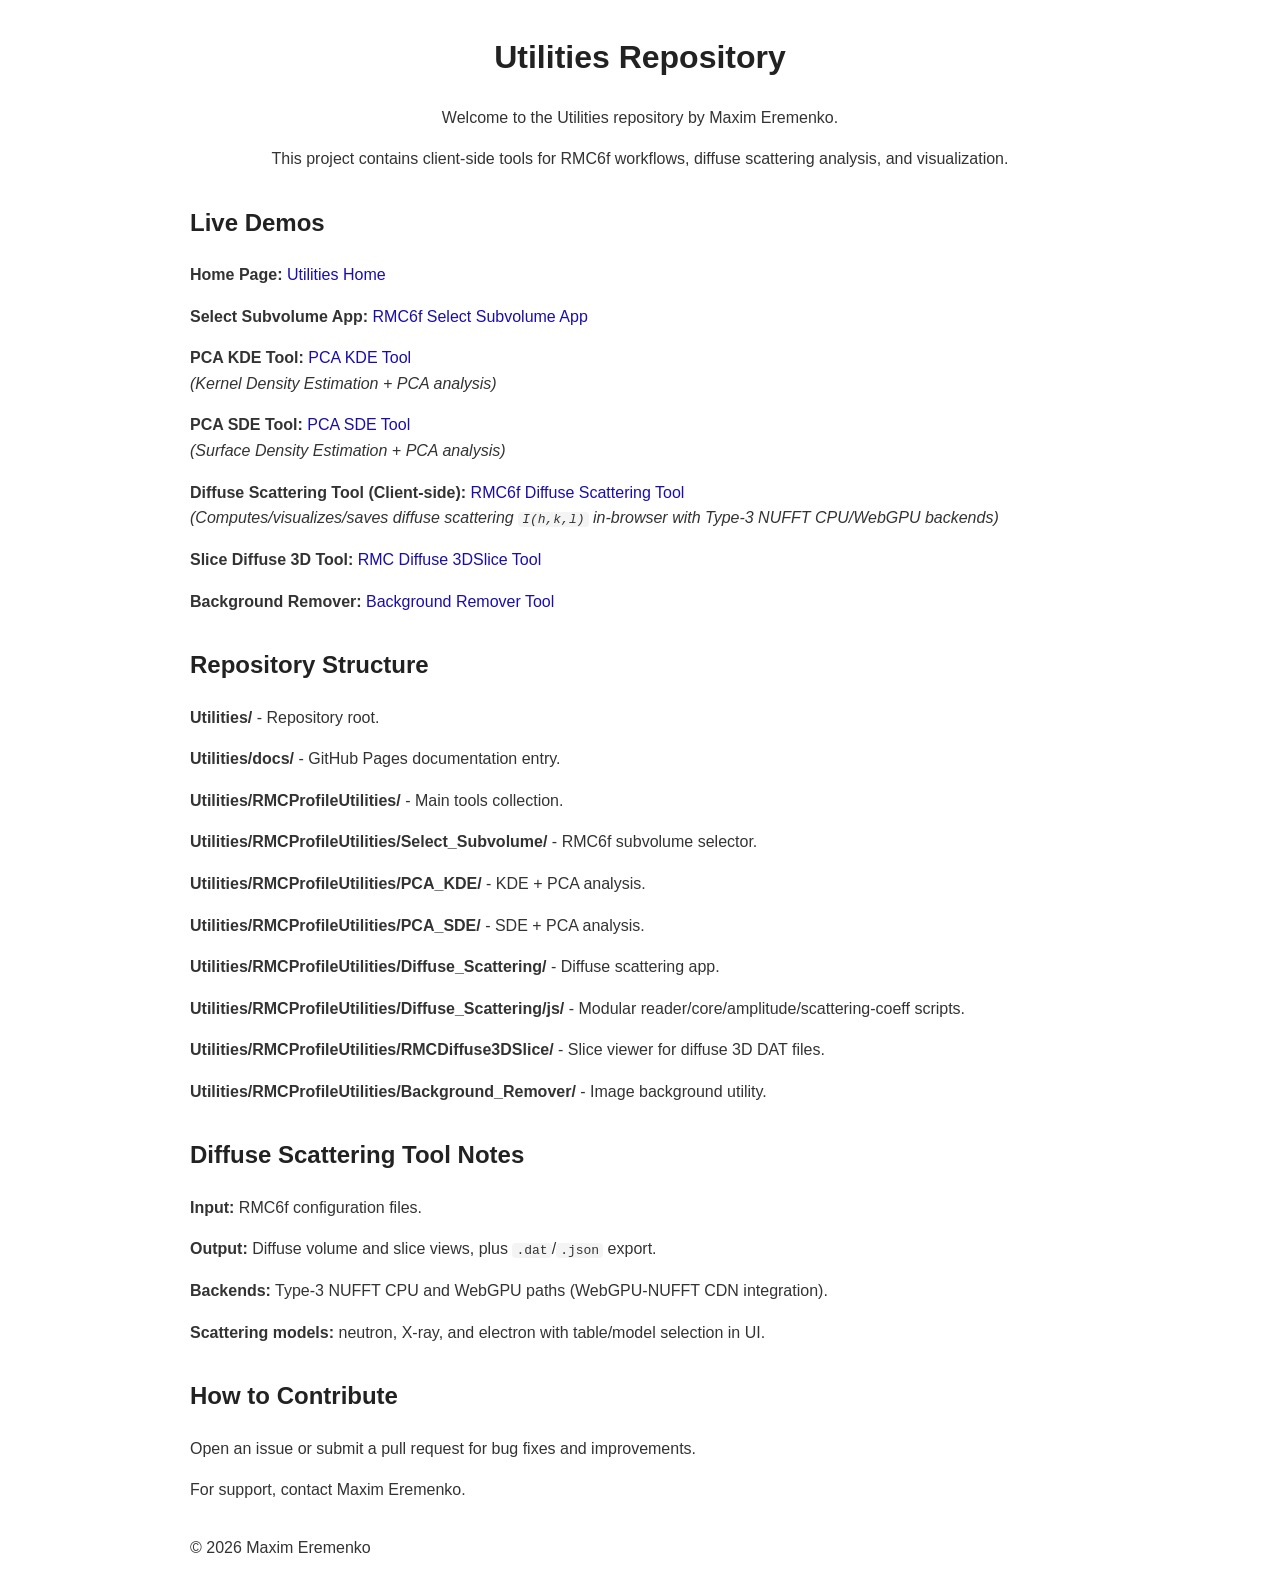
==== docs/index.html @ 334367bc "docs: refresh utilities index and README for current diffuse tool" ====
﻿<!DOCTYPE html>
<html lang="en">
<head>
  <meta charset="UTF-8">
  <meta name="viewport" content="width=device-width, initial-scale=1.0">
  <title>Utilities Repository - Home</title>
  <style>
    body {
      font-family: Arial, sans-serif;
      margin: 2rem;
      line-height: 1.6;
      color: #333;
    }
    header, main, footer {
      max-width: 900px;
      margin: 0 auto;
    }
    header {
      text-align: center;
      margin-bottom: 2rem;
    }
    h1, h2 {
      color: #222;
    }
    ul {
      list-style: none;
      padding-left: 0;
    }
    li {
      margin-bottom: 1rem;
    }
    a {
      color: #1a0dab;
      text-decoration: none;
    }
    a:hover {
      text-decoration: underline;
    }
    section {
      margin-bottom: 2rem;
    }
    code {
      background: #f4f4f4;
      border-radius: 4px;
      padding: 0 4px;
    }
  </style>
</head>
<body>
  <header>
    <h1>Utilities Repository</h1>
    <p>Welcome to the Utilities repository by Maxim Eremenko.</p>
    <p>This project contains client-side tools for RMC6f workflows, diffuse scattering analysis, and visualization.</p>
  </header>
  <main>
    <section>
      <h2>Live Demos</h2>
      <ul>
        <li>
          <strong>Home Page:</strong>
          <a href="../" target="_blank">Utilities Home</a>
        </li>
        <li>
          <strong>Select Subvolume App:</strong>
          <a href="../RMCProfileUtilities/Select_Subvolume/RMC6f_Select_Subvolume_App.html" target="_blank">
            RMC6f Select Subvolume App
          </a>
        </li>
        <li>
          <strong>PCA KDE Tool:</strong>
          <a href="../RMCProfileUtilities/PCA_KDE/PCA_KDE_rmcdisplacements.html" target="_blank">
            PCA KDE Tool
          </a>
          <br>
          <em>(Kernel Density Estimation + PCA analysis)</em>
        </li>
        <li>
          <strong>PCA SDE Tool:</strong>
          <a href="../RMCProfileUtilities/PCA_SDE/PCA_SDE_rmcdisplacements.html" target="_blank">
            PCA SDE Tool
          </a>
          <br>
          <em>(Surface Density Estimation + PCA analysis)</em>
        </li>
        <li>
          <strong>Diffuse Scattering Tool (Client-side):</strong>
          <a href="../RMCProfileUtilities/Diffuse_Scattering/Diffuse_Scattering_RMC6f.html" target="_blank">
            RMC6f Diffuse Scattering Tool
          </a>
          <br>
          <em>(Computes/visualizes/saves diffuse scattering <code>I(h,k,l)</code> in-browser with Type-3 NUFFT CPU/WebGPU backends)</em>
        </li>
        <li>
          <strong>Slice Diffuse 3D Tool:</strong>
          <a href="../RMCProfileUtilities/RMCDiffuse3DSlice/SliceDiffuse3DRMC.html" target="_blank">
            RMC Diffuse 3DSlice Tool
          </a>
        </li>
        <li>
          <strong>Background Remover:</strong>
          <a href="../RMCProfileUtilities/Background_Remover/Background_Remover.html" target="_blank">
            Background Remover Tool
          </a>
        </li>
      </ul>
    </section>

    <section>
      <h2>Repository Structure</h2>
      <ul>
        <li><strong>Utilities/</strong> - Repository root.</li>
        <li><strong>Utilities/docs/</strong> - GitHub Pages documentation entry.</li>
        <li><strong>Utilities/RMCProfileUtilities/</strong> - Main tools collection.</li>
        <li><strong>Utilities/RMCProfileUtilities/Select_Subvolume/</strong> - RMC6f subvolume selector.</li>
        <li><strong>Utilities/RMCProfileUtilities/PCA_KDE/</strong> - KDE + PCA analysis.</li>
        <li><strong>Utilities/RMCProfileUtilities/PCA_SDE/</strong> - SDE + PCA analysis.</li>
        <li><strong>Utilities/RMCProfileUtilities/Diffuse_Scattering/</strong> - Diffuse scattering app.</li>
        <li><strong>Utilities/RMCProfileUtilities/Diffuse_Scattering/js/</strong> - Modular reader/core/amplitude/scattering-coeff scripts.</li>
        <li><strong>Utilities/RMCProfileUtilities/RMCDiffuse3DSlice/</strong> - Slice viewer for diffuse 3D DAT files.</li>
        <li><strong>Utilities/RMCProfileUtilities/Background_Remover/</strong> - Image background utility.</li>
      </ul>
    </section>

    <section>
      <h2>Diffuse Scattering Tool Notes</h2>
      <ul>
        <li><strong>Input:</strong> RMC6f configuration files.</li>
        <li><strong>Output:</strong> Diffuse volume and slice views, plus <code>.dat</code>/<code>.json</code> export.</li>
        <li><strong>Backends:</strong> Type-3 NUFFT CPU and WebGPU paths (WebGPU-NUFFT CDN integration).</li>
        <li><strong>Scattering models:</strong> neutron, X-ray, and electron with table/model selection in UI.</li>
      </ul>
    </section>

    <section>
      <h2>How to Contribute</h2>
      <p>Open an issue or submit a pull request for bug fixes and improvements.</p>
      <p>For support, contact Maxim Eremenko.</p>
    </section>
  </main>
  <footer>
    <p>&copy; 2026 Maxim Eremenko</p>
  </footer>
</body>
</html>
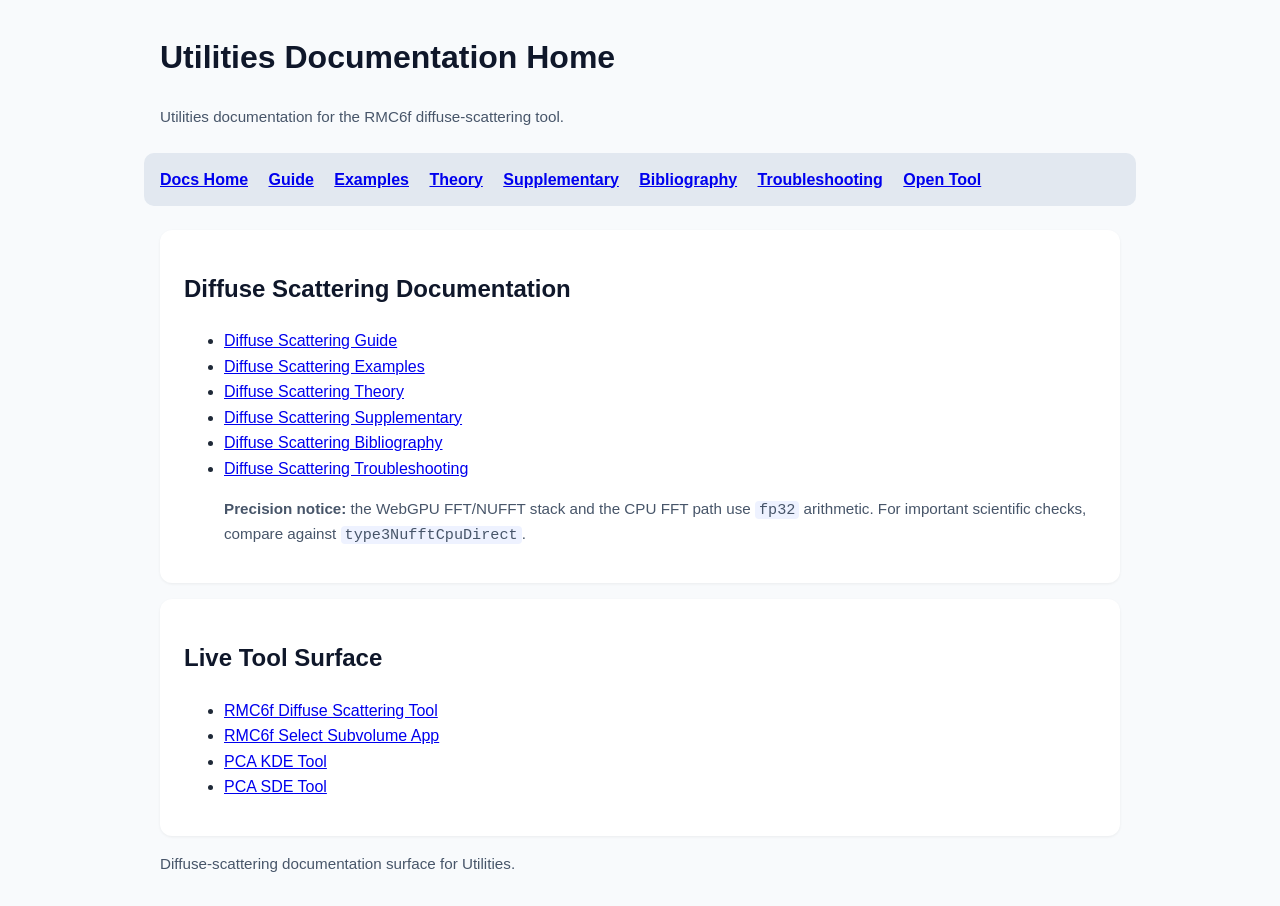
==== commit cabb5cbb: "Add precision warnings to diffuse-scattering docs" ====
--- a/docs/index.html
+++ b/docs/index.html
@@ -1,144 +1,70 @@
-﻿<!DOCTYPE html>
-<html lang="en">
-<head>
-  <meta charset="UTF-8">
-  <meta name="viewport" content="width=device-width, initial-scale=1.0">
-  <title>Utilities Repository - Home</title>
+<!DOCTYPE html>
+    <html lang="en">
+    <head>
+      <meta charset="UTF-8">
+      <meta name="viewport" content="width=device-width, initial-scale=1.0">
+      <title>Utilities Documentation Home</title>
+
   <style>
-    body {
-      font-family: Arial, sans-serif;
-      margin: 2rem;
-      line-height: 1.6;
-      color: #333;
-    }
-    header, main, footer {
-      max-width: 900px;
-      margin: 0 auto;
-    }
-    header {
-      text-align: center;
-      margin-bottom: 2rem;
-    }
-    h1, h2 {
-      color: #222;
-    }
-    ul {
-      list-style: none;
-      padding-left: 0;
-    }
-    li {
-      margin-bottom: 1rem;
-    }
-    a {
-      color: #1a0dab;
-      text-decoration: none;
-    }
-    a:hover {
-      text-decoration: underline;
-    }
-    section {
-      margin-bottom: 2rem;
-    }
-    code {
-      background: #f4f4f4;
-      border-radius: 4px;
-      padding: 0 4px;
-    }
+    body { font-family: Arial, sans-serif; margin: 2rem; line-height: 1.6; color: #1f2937; background: #f8fafc; }
+    header, main, footer, nav { max-width: 960px; margin: 0 auto; }
+    header { margin-bottom: 1.5rem; }
+    nav { margin-bottom: 1.5rem; padding: 0.85rem 1rem; background: #e2e8f0; border-radius: 10px; }
+    nav a { margin-right: 1rem; font-weight: 600; }
+    section { background: white; padding: 1.25rem 1.5rem; border-radius: 12px; margin-bottom: 1rem; box-shadow: 0 1px 3px rgba(0,0,0,.06); }
+    h1, h2, h3 { color: #0f172a; }
+    code { background: #eef2ff; padding: 0 4px; border-radius: 4px; }
+    pre { background: #0f172a; color: #e2e8f0; padding: 1rem; border-radius: 10px; overflow-x: auto; }
+    table { border-collapse: collapse; width: 100%; }
+    th, td { border: 1px solid #cbd5e1; padding: 0.55rem 0.7rem; text-align: left; vertical-align: top; }
+    th { background: #e2e8f0; }
+    .callout { padding: 0.9rem 1rem; border-left: 4px solid #1d4ed8; background: #eff6ff; border-radius: 8px; }
+    .small { font-size: 0.95rem; color: #475569; }
   </style>
-</head>
-<body>
-  <header>
-    <h1>Utilities Repository</h1>
-    <p>Welcome to the Utilities repository by Maxim Eremenko.</p>
-    <p>This project contains client-side tools for RMC6f workflows, diffuse scattering analysis, and visualization.</p>
-  </header>
-  <main>
-    <section>
-      <h2>Live Demos</h2>
-      <ul>
-        <li>
-          <strong>Home Page:</strong>
-          <a href="../" target="_blank">Utilities Home</a>
-        </li>
-        <li>
-          <strong>Select Subvolume App:</strong>
-          <a href="../RMCProfileUtilities/Select_Subvolume/RMC6f_Select_Subvolume_App.html" target="_blank">
-            RMC6f Select Subvolume App
-          </a>
-        </li>
-        <li>
-          <strong>PCA KDE Tool:</strong>
-          <a href="../RMCProfileUtilities/PCA_KDE/PCA_KDE_rmcdisplacements.html" target="_blank">
-            PCA KDE Tool
-          </a>
-          <br>
-          <em>(Kernel Density Estimation + PCA analysis)</em>
-        </li>
-        <li>
-          <strong>PCA SDE Tool:</strong>
-          <a href="../RMCProfileUtilities/PCA_SDE/PCA_SDE_rmcdisplacements.html" target="_blank">
-            PCA SDE Tool
-          </a>
-          <br>
-          <em>(Surface Density Estimation + PCA analysis)</em>
-        </li>
-        <li>
-          <strong>Diffuse Scattering Tool (Client-side):</strong>
-          <a href="../RMCProfileUtilities/Diffuse_Scattering/Diffuse_Scattering_RMC6f.html" target="_blank">
-            RMC6f Diffuse Scattering Tool
-          </a>
-          <br>
-          <em>(Computes/visualizes/saves diffuse scattering <code>I(h,k,l)</code> in-browser with Type-3 NUFFT CPU/WebGPU backends)</em>
-        </li>
-        <li>
-          <strong>Slice Diffuse 3D Tool:</strong>
-          <a href="../RMCProfileUtilities/RMCDiffuse3DSlice/SliceDiffuse3DRMC.html" target="_blank">
-            RMC Diffuse 3DSlice Tool
-          </a>
-        </li>
-        <li>
-          <strong>Background Remover:</strong>
-          <a href="../RMCProfileUtilities/Background_Remover/Background_Remover.html" target="_blank">
-            Background Remover Tool
-          </a>
-        </li>
-      </ul>
-    </section>
 
-    <section>
-      <h2>Repository Structure</h2>
-      <ul>
-        <li><strong>Utilities/</strong> - Repository root.</li>
-        <li><strong>Utilities/docs/</strong> - GitHub Pages documentation entry.</li>
-        <li><strong>Utilities/RMCProfileUtilities/</strong> - Main tools collection.</li>
-        <li><strong>Utilities/RMCProfileUtilities/Select_Subvolume/</strong> - RMC6f subvolume selector.</li>
-        <li><strong>Utilities/RMCProfileUtilities/PCA_KDE/</strong> - KDE + PCA analysis.</li>
-        <li><strong>Utilities/RMCProfileUtilities/PCA_SDE/</strong> - SDE + PCA analysis.</li>
-        <li><strong>Utilities/RMCProfileUtilities/Diffuse_Scattering/</strong> - Diffuse scattering app.</li>
-        <li><strong>Utilities/RMCProfileUtilities/Diffuse_Scattering/js/</strong> - Modular reader/core/amplitude/scattering-coeff scripts.</li>
-        <li><strong>Utilities/RMCProfileUtilities/RMCDiffuse3DSlice/</strong> - Slice viewer for diffuse 3D DAT files.</li>
-        <li><strong>Utilities/RMCProfileUtilities/Background_Remover/</strong> - Image background utility.</li>
-      </ul>
-    </section>
+    </head>
+    <body>
+      <header>
+        <h1>Utilities Documentation Home</h1>
+        <p class="small">Utilities documentation for the RMC6f diffuse-scattering tool.</p>
+      </header>
+      <nav>
+        <a href="index.html">Docs Home</a>
+        <a href="diffuse_scattering.html">Guide</a>
+        <a href="diffuse_scattering_examples.html">Examples</a>
+        <a href="diffuse_scattering_theory.html">Theory</a>
+        <a href="diffuse_scattering_supplementary.html">Supplementary</a>
+        <a href="diffuse_scattering_bibliography.html">Bibliography</a>
+        <a href="diffuse_scattering_troubleshooting.html">Troubleshooting</a>
+        <a href="../RMCProfileUtilities/Diffuse_Scattering/Diffuse_Scattering_RMC6f.html">Open Tool</a>
+      </nav>
+      <main>
 
-    <section>
-      <h2>Diffuse Scattering Tool Notes</h2>
-      <ul>
-        <li><strong>Input:</strong> RMC6f configuration files.</li>
-        <li><strong>Output:</strong> Diffuse volume and slice views, plus <code>.dat</code>/<code>.json</code> export.</li>
-        <li><strong>Backends:</strong> Type-3 NUFFT CPU and WebGPU paths (WebGPU-NUFFT CDN integration).</li>
-        <li><strong>Scattering models:</strong> neutron, X-ray, and electron with table/model selection in UI.</li>
-      </ul>
-    </section>
+<section>
+  <h2>Diffuse Scattering Documentation</h2>
+  <ul>
+    <li><a href="diffuse_scattering.html">Diffuse Scattering Guide</a></li>
+    <li><a href="diffuse_scattering_examples.html">Diffuse Scattering Examples</a></li>
+    <li><a href="diffuse_scattering_theory.html">Diffuse Scattering Theory</a></li>
+    <li><a href="diffuse_scattering_supplementary.html">Diffuse Scattering Supplementary</a></li>
+    <li><a href="diffuse_scattering_bibliography.html">Diffuse Scattering Bibliography</a></li>
+    <li><a href="diffuse_scattering_troubleshooting.html">Diffuse Scattering Troubleshooting</a></li>
+  <p class="small"><strong>Precision notice:</strong> the WebGPU FFT/NUFFT stack and the CPU FFT path use <code>fp32</code> arithmetic. For important scientific checks, compare against <code>type3NufftCpuDirect</code>.</p>
+</ul>
+</section>
+<section>
+  <h2>Live Tool Surface</h2>
+  <ul>
+    <li><a href="../RMCProfileUtilities/Diffuse_Scattering/Diffuse_Scattering_RMC6f.html">RMC6f Diffuse Scattering Tool</a></li>
+    <li><a href="../RMCProfileUtilities/Select_Subvolume/RMC6f_Select_Subvolume_App.html">RMC6f Select Subvolume App</a></li>
+    <li><a href="../RMCProfileUtilities/PCA_KDE/PCA_KDE_rmcdisplacements.html">PCA KDE Tool</a></li>
+    <li><a href="../RMCProfileUtilities/PCA_SDE/PCA_SDE_rmcdisplacements.html">PCA SDE Tool</a></li>
+  </ul>
+</section>
 
-    <section>
-      <h2>How to Contribute</h2>
-      <p>Open an issue or submit a pull request for bug fixes and improvements.</p>
-      <p>For support, contact Maxim Eremenko.</p>
-    </section>
-  </main>
-  <footer>
-    <p>&copy; 2026 Maxim Eremenko</p>
-  </footer>
-</body>
-</html>
+      </main>
+      <footer class="small">
+        <p>Diffuse-scattering documentation surface for Utilities.</p>
+      </footer>
+    </body>
+    </html>
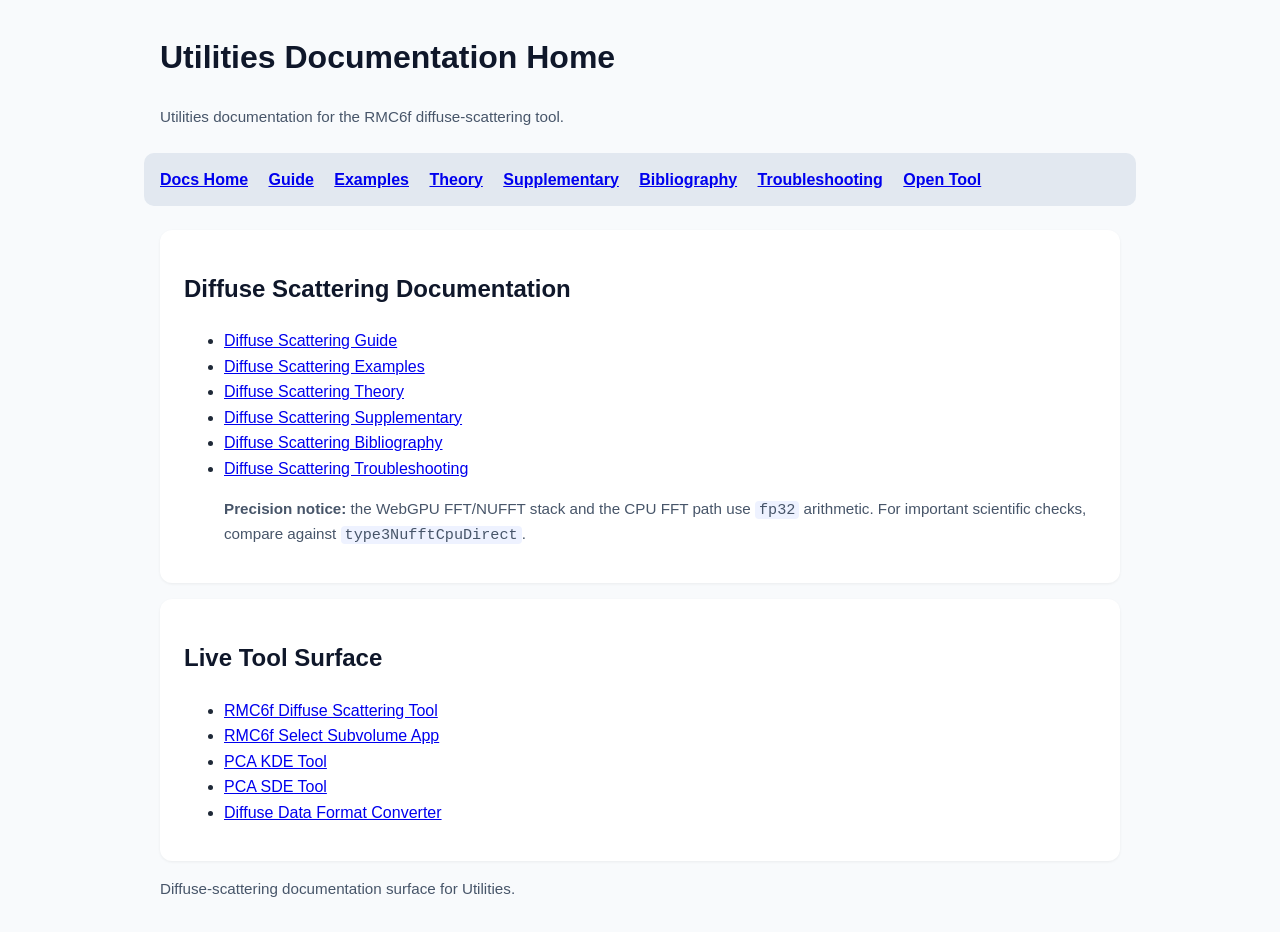
==== commit 16fdd8c4: "Add diffuse data format converter tool Browser-based converter between unified HDF5, Yell 1.0 HDF5, " ====
--- a/docs/index.html
+++ b/docs/index.html
@@ -59,6 +59,7 @@
     <li><a href="../RMCProfileUtilities/Select_Subvolume/RMC6f_Select_Subvolume_App.html">RMC6f Select Subvolume App</a></li>
     <li><a href="../RMCProfileUtilities/PCA_KDE/PCA_KDE_rmcdisplacements.html">PCA KDE Tool</a></li>
     <li><a href="../RMCProfileUtilities/PCA_SDE/PCA_SDE_rmcdisplacements.html">PCA SDE Tool</a></li>
+    <li><a href="../RMCProfileUtilities/Format_Converter/Format_Converter.html">Diffuse Data Format Converter</a></li>
   </ul>
 </section>
 
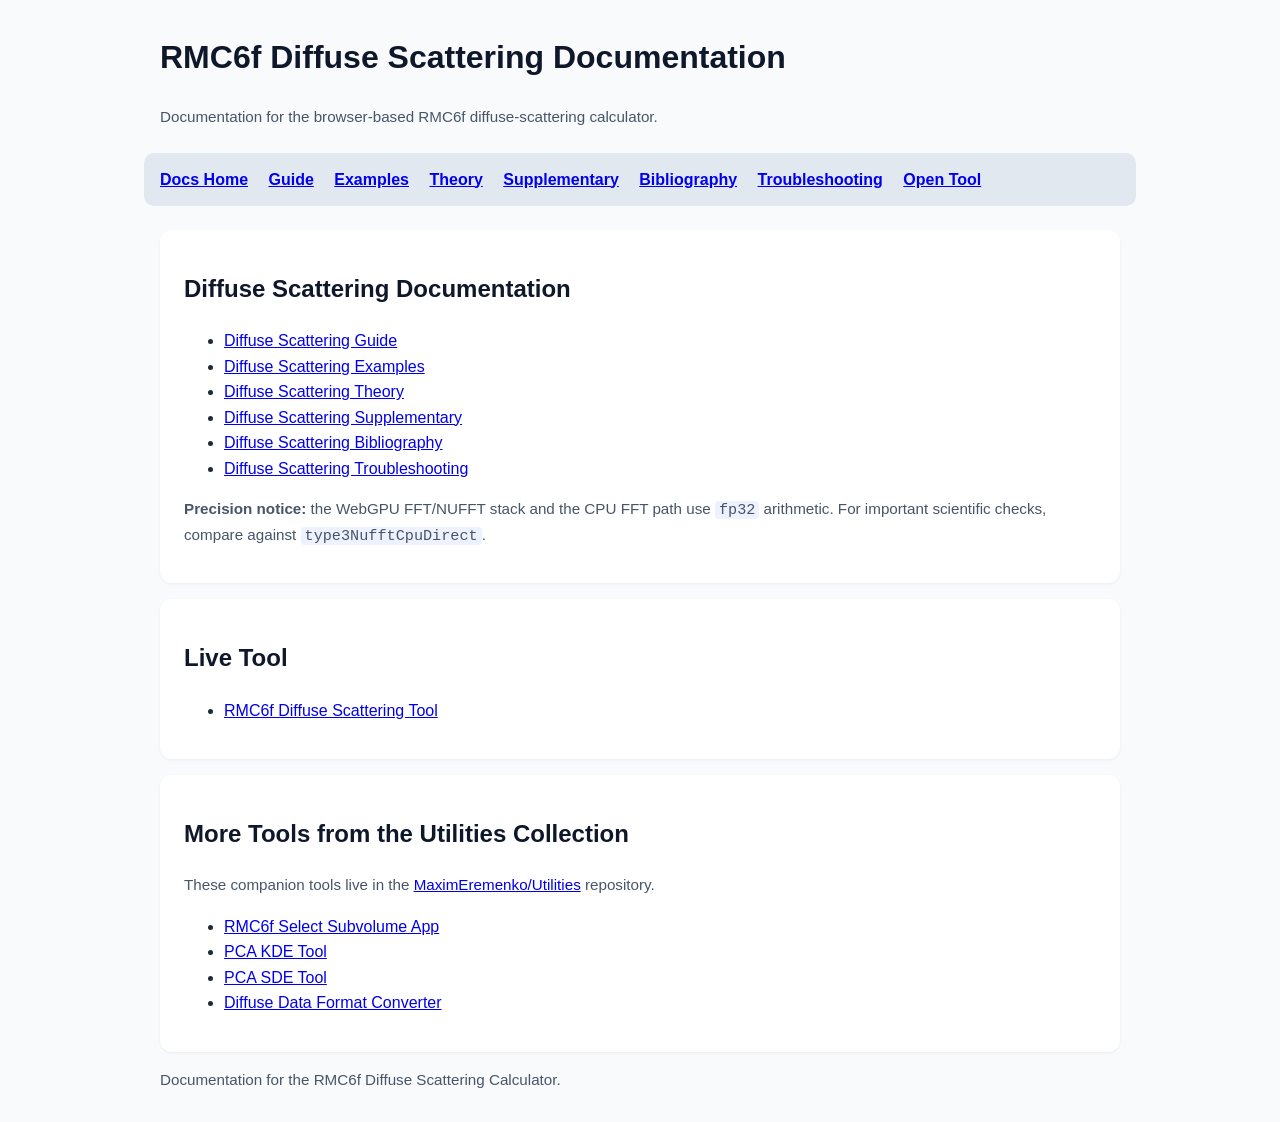
==== commit 702c4a0c: "docs: adapt documentation links and landing page for standalone repository Rewrite old monorepo-rela" ====
--- a/docs/index.html
+++ b/docs/index.html
@@ -3,7 +3,7 @@
     <head>
       <meta charset="UTF-8">
       <meta name="viewport" content="width=device-width, initial-scale=1.0">
-      <title>Utilities Documentation Home</title>
+      <title>RMC6f Diffuse Scattering Documentation</title>
 
   <style>
     body { font-family: Arial, sans-serif; margin: 2rem; line-height: 1.6; color: #1f2937; background: #f8fafc; }
@@ -25,8 +25,8 @@
     </head>
     <body>
       <header>
-        <h1>Utilities Documentation Home</h1>
-        <p class="small">Utilities documentation for the RMC6f diffuse-scattering tool.</p>
+        <h1>RMC6f Diffuse Scattering Documentation</h1>
+        <p class="small">Documentation for the browser-based RMC6f diffuse-scattering calculator.</p>
       </header>
       <nav>
         <a href="index.html">Docs Home</a>
@@ -36,7 +36,7 @@
         <a href="diffuse_scattering_supplementary.html">Supplementary</a>
         <a href="diffuse_scattering_bibliography.html">Bibliography</a>
         <a href="diffuse_scattering_troubleshooting.html">Troubleshooting</a>
-        <a href="../RMCProfileUtilities/Diffuse_Scattering/Diffuse_Scattering_RMC6f.html">Open Tool</a>
+        <a href="../Diffuse_Scattering_RMC6f.html">Open Tool</a>
       </nav>
       <main>
 
@@ -49,23 +49,29 @@
     <li><a href="diffuse_scattering_supplementary.html">Diffuse Scattering Supplementary</a></li>
     <li><a href="diffuse_scattering_bibliography.html">Diffuse Scattering Bibliography</a></li>
     <li><a href="diffuse_scattering_troubleshooting.html">Diffuse Scattering Troubleshooting</a></li>
+  </ul>
   <p class="small"><strong>Precision notice:</strong> the WebGPU FFT/NUFFT stack and the CPU FFT path use <code>fp32</code> arithmetic. For important scientific checks, compare against <code>type3NufftCpuDirect</code>.</p>
-</ul>
 </section>
 <section>
-  <h2>Live Tool Surface</h2>
+  <h2>Live Tool</h2>
   <ul>
-    <li><a href="../RMCProfileUtilities/Diffuse_Scattering/Diffuse_Scattering_RMC6f.html">RMC6f Diffuse Scattering Tool</a></li>
-    <li><a href="../RMCProfileUtilities/Select_Subvolume/RMC6f_Select_Subvolume_App.html">RMC6f Select Subvolume App</a></li>
-    <li><a href="../RMCProfileUtilities/PCA_KDE/PCA_KDE_rmcdisplacements.html">PCA KDE Tool</a></li>
-    <li><a href="../RMCProfileUtilities/PCA_SDE/PCA_SDE_rmcdisplacements.html">PCA SDE Tool</a></li>
-    <li><a href="../RMCProfileUtilities/Format_Converter/Format_Converter.html">Diffuse Data Format Converter</a></li>
+    <li><a href="../Diffuse_Scattering_RMC6f.html">RMC6f Diffuse Scattering Tool</a></li>
+  </ul>
+</section>
+<section>
+  <h2>More Tools from the Utilities Collection</h2>
+  <p class="small">These companion tools live in the <a href="https://github.com/MaximEremenko/Utilities">MaximEremenko/Utilities</a> repository.</p>
+  <ul>
+    <li><a href="https://maximeremenko.github.io/Utilities/RMCProfileUtilities/Select_Subvolume/RMC6f_Select_Subvolume_App.html">RMC6f Select Subvolume App</a></li>
+    <li><a href="https://maximeremenko.github.io/Utilities/RMCProfileUtilities/PCA_KDE/PCA_KDE_rmcdisplacements.html">PCA KDE Tool</a></li>
+    <li><a href="https://maximeremenko.github.io/Utilities/RMCProfileUtilities/PCA_SDE/PCA_SDE_rmcdisplacements.html">PCA SDE Tool</a></li>
+    <li><a href="https://maximeremenko.github.io/Utilities/RMCProfileUtilities/Format_Converter/Format_Converter.html">Diffuse Data Format Converter</a></li>
   </ul>
 </section>
 
       </main>
       <footer class="small">
-        <p>Diffuse-scattering documentation surface for Utilities.</p>
+        <p>Documentation for the RMC6f Diffuse Scattering Calculator.</p>
       </footer>
     </body>
     </html>
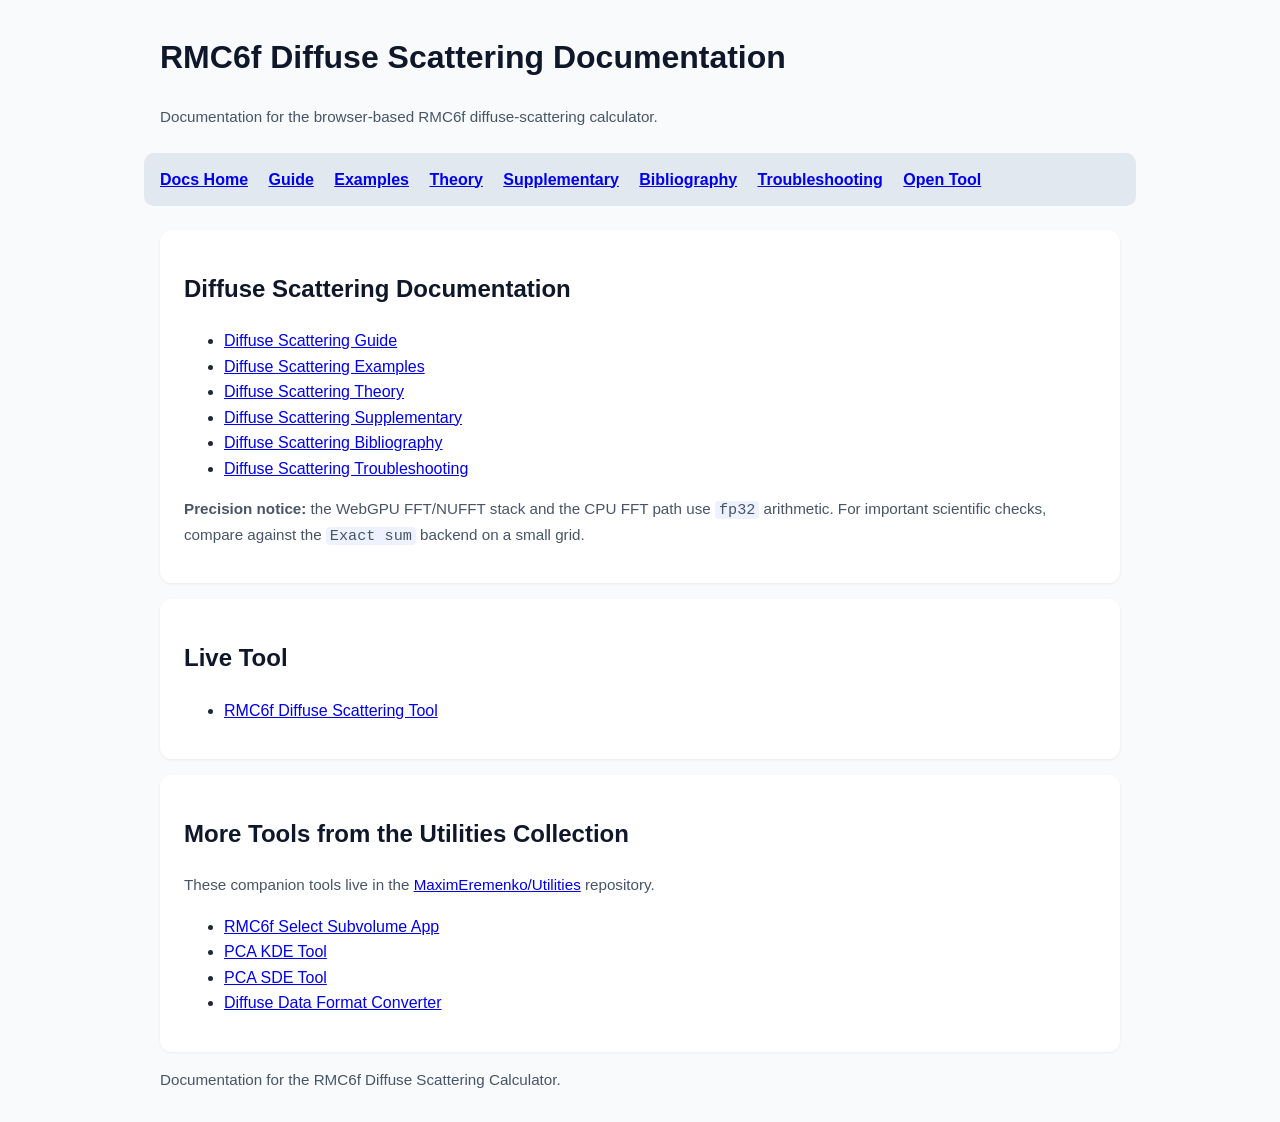
==== commit e6252cf0: "feat(backend): exact f64 direct-sum backend for validation The docs recommended type3NufftCpuDirect " ====
--- a/docs/index.html
+++ b/docs/index.html
@@ -36,7 +36,7 @@
         <a href="diffuse_scattering_supplementary.html">Supplementary</a>
         <a href="diffuse_scattering_bibliography.html">Bibliography</a>
         <a href="diffuse_scattering_troubleshooting.html">Troubleshooting</a>
-        <a href="../Diffuse_Scattering_RMC6f.html">Open Tool</a>
+        <a href="../index.html">Open Tool</a>
       </nav>
       <main>
 
@@ -50,12 +50,12 @@
     <li><a href="diffuse_scattering_bibliography.html">Diffuse Scattering Bibliography</a></li>
     <li><a href="diffuse_scattering_troubleshooting.html">Diffuse Scattering Troubleshooting</a></li>
   </ul>
-  <p class="small"><strong>Precision notice:</strong> the WebGPU FFT/NUFFT stack and the CPU FFT path use <code>fp32</code> arithmetic. For important scientific checks, compare against <code>type3NufftCpuDirect</code>.</p>
+  <p class="small"><strong>Precision notice:</strong> the WebGPU FFT/NUFFT stack and the CPU FFT path use <code>fp32</code> arithmetic. For important scientific checks, compare against the <code>Exact sum</code> backend on a small grid.</p>
 </section>
 <section>
   <h2>Live Tool</h2>
   <ul>
-    <li><a href="../Diffuse_Scattering_RMC6f.html">RMC6f Diffuse Scattering Tool</a></li>
+    <li><a href="../index.html">RMC6f Diffuse Scattering Tool</a></li>
   </ul>
 </section>
 <section>
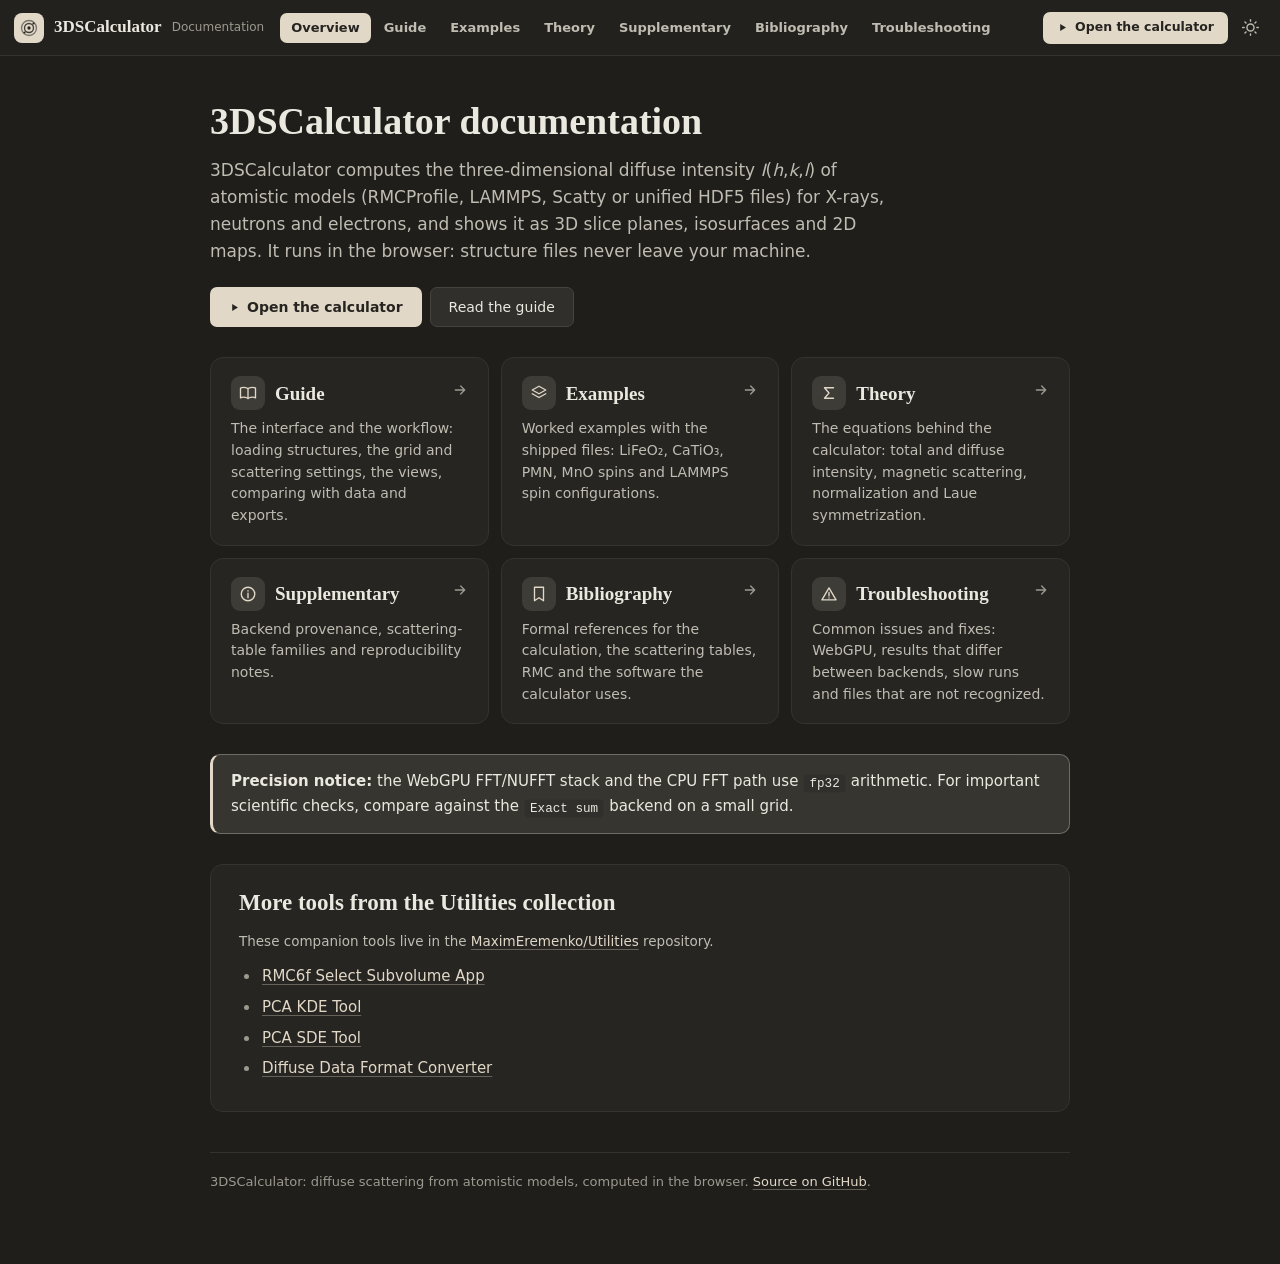
==== commit d55e0b56: "docs: the calculator's colors and type, with page navigation The documentation pages now have the ca" ====
--- a/docs/index.html
+++ b/docs/index.html
@@ -1,65 +1,78 @@
 <!DOCTYPE html>
-    <html lang="en">
-    <head>
-      <meta charset="UTF-8">
-      <meta name="viewport" content="width=device-width, initial-scale=1.0">
-      <title>RMC6f Diffuse Scattering Documentation</title>
-
-  <style>
-    body { font-family: Arial, sans-serif; margin: 2rem; line-height: 1.6; color: #1f2937; background: #f8fafc; }
-    header, main, footer, nav { max-width: 960px; margin: 0 auto; }
-    header { margin-bottom: 1.5rem; }
-    nav { margin-bottom: 1.5rem; padding: 0.85rem 1rem; background: #e2e8f0; border-radius: 10px; }
-    nav a { margin-right: 1rem; font-weight: 600; }
-    section { background: white; padding: 1.25rem 1.5rem; border-radius: 12px; margin-bottom: 1rem; box-shadow: 0 1px 3px rgba(0,0,0,.06); }
-    h1, h2, h3 { color: #0f172a; }
-    code { background: #eef2ff; padding: 0 4px; border-radius: 4px; }
-    pre { background: #0f172a; color: #e2e8f0; padding: 1rem; border-radius: 10px; overflow-x: auto; }
-    table { border-collapse: collapse; width: 100%; }
-    th, td { border: 1px solid #cbd5e1; padding: 0.55rem 0.7rem; text-align: left; vertical-align: top; }
-    th { background: #e2e8f0; }
-    .callout { padding: 0.9rem 1rem; border-left: 4px solid #1d4ed8; background: #eff6ff; border-radius: 8px; }
-    .small { font-size: 0.95rem; color: #475569; }
-  </style>
-
-    </head>
-    <body>
-      <header>
-        <h1>RMC6f Diffuse Scattering Documentation</h1>
-        <p class="small">Documentation for the browser-based RMC6f diffuse-scattering calculator.</p>
-      </header>
-      <nav>
-        <a href="index.html">Docs Home</a>
-        <a href="diffuse_scattering.html">Guide</a>
-        <a href="diffuse_scattering_examples.html">Examples</a>
-        <a href="diffuse_scattering_theory.html">Theory</a>
-        <a href="diffuse_scattering_supplementary.html">Supplementary</a>
-        <a href="diffuse_scattering_bibliography.html">Bibliography</a>
-        <a href="diffuse_scattering_troubleshooting.html">Troubleshooting</a>
-        <a href="../index.html">Open Tool</a>
-      </nav>
-      <main>
-
+<html lang="en">
+<head>
+<meta charset="UTF-8">
+<meta name="viewport" content="width=device-width, initial-scale=1">
+<title>3DSCalculator documentation</title>
+<meta name="color-scheme" content="dark light">
+<link rel="icon" href="data:image/svg+xml,%3Csvg xmlns='http://www.w3.org/2000/svg' viewBox='0 0 32 32'%3E%3Crect width='32' height='32' rx='8' fill='%23e2d8c8'/%3E%3Ccircle cx='16' cy='16' r='3' fill='%232a2825'/%3E%3Ccircle cx='16' cy='16' r='8' fill='none' stroke='%232a2825' stroke-width='2' opacity='.8'/%3E%3C/svg%3E">
+<script>try{if(localStorage.getItem("ds-theme")==="light")document.documentElement.setAttribute("data-theme","light");}catch(_){}</script>
+<link rel="stylesheet" href="docs.css">
+</head>
+<body>
+<header class="topbar">
+  <a class="brand" href="index.html" aria-label="3DSCalculator documentation">
+    <span class="brand-logo" aria-hidden="true"><svg width="18" height="18" viewBox="0 0 24 24" fill="none" stroke="currentColor" stroke-width="1.8"><circle cx="12" cy="12" r="2.2" fill="currentColor" stroke="none"/><circle cx="12" cy="12" r="6" opacity=".85"/><circle cx="12" cy="12" r="10" opacity=".55"/><circle cx="18" cy="6" r="1.4" fill="currentColor" stroke="none"/><circle cx="6" cy="18" r="1.4" fill="currentColor" stroke="none"/></svg></span>
+    <span class="brand-name">3DSCalculator</span>
+    <span class="brand-sub">Documentation</span>
+  </a>
+  <nav class="docnav" aria-label="Documentation pages">
+    <a href="index.html" aria-current="page">Overview</a>
+    <a href="diffuse_scattering.html">Guide</a>
+    <a href="diffuse_scattering_examples.html">Examples</a>
+    <a href="diffuse_scattering_theory.html">Theory</a>
+    <a href="diffuse_scattering_supplementary.html">Supplementary</a>
+    <a href="diffuse_scattering_bibliography.html">Bibliography</a>
+    <a href="diffuse_scattering_troubleshooting.html">Troubleshooting</a>
+  </nav>
+  <div class="top-actions">
+    <a class="btn" href="../index.html"><svg width="11" height="11" viewBox="0 0 24 24" fill="currentColor" aria-hidden="true"><path d="M7 4.5v15l12.5-7.5z"/></svg><span>Open<span class="hide-sm"> the calculator</span></span></a>
+    <button class="icon-btn" id="themeToggle" type="button" aria-label="Switch between the light and dark themes" title="Light or dark theme">
+      <svg class="i-sun" aria-hidden="true" width="17" height="17" viewBox="0 0 24 24" fill="none" stroke="currentColor" stroke-width="2" stroke-linecap="round" stroke-linejoin="round"><circle cx="12" cy="12" r="5"/><line x1="12" y1="1" x2="12" y2="3"/><line x1="12" y1="21" x2="12" y2="23"/><line x1="4.22" y1="4.22" x2="5.64" y2="5.64"/><line x1="18.36" y1="18.36" x2="19.78" y2="19.78"/><line x1="1" y1="12" x2="3" y2="12"/><line x1="21" y1="12" x2="23" y2="12"/><line x1="4.22" y1="19.78" x2="5.64" y2="18.36"/><line x1="18.36" y1="5.64" x2="19.78" y2="4.22"/></svg>
+      <svg class="i-moon" aria-hidden="true" width="17" height="17" viewBox="0 0 24 24" fill="none" stroke="currentColor" stroke-width="2" stroke-linecap="round" stroke-linejoin="round"><path d="M21 12.79A9 9 0 1111.21 3 7 7 0 0021 12.79z"/></svg>
+    </button>
+  </div>
+</header>
+<div class="page">
+  <div class="doc">
+    <header class="page-head">
+      <h1>3DSCalculator documentation</h1>
+      <p class="lead">3DSCalculator computes the three-dimensional diffuse intensity <em>I</em>(<em>h</em>,<em>k</em>,<em>l</em>) of atomistic models (RMCProfile, LAMMPS, Scatty or unified HDF5 files) for X-rays, neutrons and electrons, and shows it as 3D slice planes, isosurfaces and 2D maps. It runs in the browser: structure files never leave your machine.</p>
+      <div class="hero-actions">
+        <a class="btn lg" href="../index.html"><svg width="11" height="11" viewBox="0 0 24 24" fill="currentColor" aria-hidden="true"><path d="M7 4.5v15l12.5-7.5z"/></svg>Open the calculator</a>
+        <a class="btn lg alt" href="diffuse_scattering.html">Read the guide</a>
+      </div>
+    </header>
+    <main>
+    <div class="card-grid">
+      <a class="doc-card" href="diffuse_scattering.html">
+        <span class="doc-card-head"><span class="doc-card-icon"><svg width="18" height="18" viewBox="0 0 24 24" fill="none" stroke="currentColor" stroke-width="1.8" stroke-linecap="round" stroke-linejoin="round" aria-hidden="true"><path d="M2 5.5c2.5-1.5 5.5-1.5 10 .5 4.5-2 7.5-2 10-.5v13c-2.5-1.5-5.5-1.5-10 .5-4.5-2-7.5-2-10-.5z"/><path d="M12 6v13.5"/></svg></span><span class="doc-card-title">Guide</span><span class="doc-card-arrow"><svg width="16" height="16" viewBox="0 0 24 24" fill="none" stroke="currentColor" stroke-width="2" stroke-linecap="round" stroke-linejoin="round" aria-hidden="true"><path d="M5 12h14M13 6l6 6-6 6"/></svg></span></span>
+        <span class="doc-card-text">The interface and the workflow: loading structures, the grid and scattering settings, the views, comparing with data and exports.</span>
+      </a>
+      <a class="doc-card" href="diffuse_scattering_examples.html">
+        <span class="doc-card-head"><span class="doc-card-icon"><svg width="18" height="18" viewBox="0 0 24 24" fill="none" stroke="currentColor" stroke-width="1.8" stroke-linecap="round" stroke-linejoin="round" aria-hidden="true"><path d="M12 3l9 5-9 5-9-5z"/><path d="M3 13l9 5 9-5"/></svg></span><span class="doc-card-title">Examples</span><span class="doc-card-arrow"><svg width="16" height="16" viewBox="0 0 24 24" fill="none" stroke="currentColor" stroke-width="2" stroke-linecap="round" stroke-linejoin="round" aria-hidden="true"><path d="M5 12h14M13 6l6 6-6 6"/></svg></span></span>
+        <span class="doc-card-text">Worked examples with the shipped files: LiFeO&#8322;, CaTiO&#8323;, PMN, MnO spins and LAMMPS spin configurations.</span>
+      </a>
+      <a class="doc-card" href="diffuse_scattering_theory.html">
+        <span class="doc-card-head"><span class="doc-card-icon"><svg width="18" height="18" viewBox="0 0 24 24" fill="none" stroke="currentColor" stroke-width="1.8" stroke-linecap="round" stroke-linejoin="round" aria-hidden="true"><path d="M18 5H6l6 7-6 7h12"/></svg></span><span class="doc-card-title">Theory</span><span class="doc-card-arrow"><svg width="16" height="16" viewBox="0 0 24 24" fill="none" stroke="currentColor" stroke-width="2" stroke-linecap="round" stroke-linejoin="round" aria-hidden="true"><path d="M5 12h14M13 6l6 6-6 6"/></svg></span></span>
+        <span class="doc-card-text">The equations behind the calculator: total and diffuse intensity, magnetic scattering, normalization and Laue symmetrization.</span>
+      </a>
+      <a class="doc-card" href="diffuse_scattering_supplementary.html">
+        <span class="doc-card-head"><span class="doc-card-icon"><svg width="18" height="18" viewBox="0 0 24 24" fill="none" stroke="currentColor" stroke-width="1.8" stroke-linecap="round" stroke-linejoin="round" aria-hidden="true"><circle cx="12" cy="12" r="9"/><path d="M12 11v6M12 7.6v.4"/></svg></span><span class="doc-card-title">Supplementary</span><span class="doc-card-arrow"><svg width="16" height="16" viewBox="0 0 24 24" fill="none" stroke="currentColor" stroke-width="2" stroke-linecap="round" stroke-linejoin="round" aria-hidden="true"><path d="M5 12h14M13 6l6 6-6 6"/></svg></span></span>
+        <span class="doc-card-text">Backend provenance, scattering-table families and reproducibility notes.</span>
+      </a>
+      <a class="doc-card" href="diffuse_scattering_bibliography.html">
+        <span class="doc-card-head"><span class="doc-card-icon"><svg width="18" height="18" viewBox="0 0 24 24" fill="none" stroke="currentColor" stroke-width="1.8" stroke-linecap="round" stroke-linejoin="round" aria-hidden="true"><path d="M6 3h12v18l-6-4-6 4z"/></svg></span><span class="doc-card-title">Bibliography</span><span class="doc-card-arrow"><svg width="16" height="16" viewBox="0 0 24 24" fill="none" stroke="currentColor" stroke-width="2" stroke-linecap="round" stroke-linejoin="round" aria-hidden="true"><path d="M5 12h14M13 6l6 6-6 6"/></svg></span></span>
+        <span class="doc-card-text">Formal references for the calculation, the scattering tables, RMC and the software the calculator uses.</span>
+      </a>
+      <a class="doc-card" href="diffuse_scattering_troubleshooting.html">
+        <span class="doc-card-head"><span class="doc-card-icon"><svg width="18" height="18" viewBox="0 0 24 24" fill="none" stroke="currentColor" stroke-width="1.8" stroke-linecap="round" stroke-linejoin="round" aria-hidden="true"><path d="M12 3.8 2.6 19.8h18.8z"/><path d="M12 10v4.6M12 17.2v.2"/></svg></span><span class="doc-card-title">Troubleshooting</span><span class="doc-card-arrow"><svg width="16" height="16" viewBox="0 0 24 24" fill="none" stroke="currentColor" stroke-width="2" stroke-linecap="round" stroke-linejoin="round" aria-hidden="true"><path d="M5 12h14M13 6l6 6-6 6"/></svg></span></span>
+        <span class="doc-card-text">Common issues and fixes: WebGPU, results that differ between backends, slow runs and files that are not recognized.</span>
+      </a>
+    </div>
+    <div class="callout"><strong>Precision notice:</strong> the WebGPU FFT/NUFFT stack and the CPU FFT path use <code>fp32</code> arithmetic. For important scientific checks, compare against the <code>Exact sum</code> backend on a small grid.</div>
 <section>
-  <h2>Diffuse Scattering Documentation</h2>
-  <ul>
-    <li><a href="diffuse_scattering.html">Diffuse Scattering Guide</a></li>
-    <li><a href="diffuse_scattering_examples.html">Diffuse Scattering Examples</a></li>
-    <li><a href="diffuse_scattering_theory.html">Diffuse Scattering Theory</a></li>
-    <li><a href="diffuse_scattering_supplementary.html">Diffuse Scattering Supplementary</a></li>
-    <li><a href="diffuse_scattering_bibliography.html">Diffuse Scattering Bibliography</a></li>
-    <li><a href="diffuse_scattering_troubleshooting.html">Diffuse Scattering Troubleshooting</a></li>
-  </ul>
-  <p class="small"><strong>Precision notice:</strong> the WebGPU FFT/NUFFT stack and the CPU FFT path use <code>fp32</code> arithmetic. For important scientific checks, compare against the <code>Exact sum</code> backend on a small grid.</p>
-</section>
-<section>
-  <h2>Live Tool</h2>
-  <ul>
-    <li><a href="../index.html">RMC6f Diffuse Scattering Tool</a></li>
-  </ul>
-</section>
-<section>
-  <h2>More Tools from the Utilities Collection</h2>
+  <h2>More tools from the Utilities collection</h2>
   <p class="small">These companion tools live in the <a href="https://github.com/MaximEremenko/Utilities">MaximEremenko/Utilities</a> repository.</p>
   <ul>
     <li><a href="https://maximeremenko.github.io/Utilities/RMCProfileUtilities/Select_Subvolume/RMC6f_Select_Subvolume_App.html">RMC6f Select Subvolume App</a></li>
@@ -68,10 +81,12 @@
     <li><a href="https://maximeremenko.github.io/Utilities/RMCProfileUtilities/Format_Converter/Format_Converter.html">Diffuse Data Format Converter</a></li>
   </ul>
 </section>
-
-      </main>
-      <footer class="small">
-        <p>Documentation for the RMC6f Diffuse Scattering Calculator.</p>
-      </footer>
-    </body>
-    </html>
+    </main>
+    <footer class="page-foot">
+      <p>3DSCalculator: diffuse scattering from atomistic models, computed in the browser. <a href="https://github.com/MaximEremenko/3DSCalculator">Source on GitHub</a>.</p>
+    </footer>
+  </div>
+</div>
+<script src="docs.js"></script>
+</body>
+</html>
--- a/docs/docs.css
+++ b/docs/docs.css
@@ -0,0 +1,198 @@
+/* ===== 3DSCalculator documentation =====
+   The calculator's design tokens (3DSView's colors and fonts), with a
+   reading size for the text. Dark by default; the light theme follows the
+   calculator's choice (localStorage "ds-theme"). */
+:root{
+  color-scheme:dark;
+  --bg:#1f1e1b;
+  --surface:#262522;
+  --surface-2:#2b2a26;
+  --surface-3:#302f2b;
+  --surface-hover:#373531;
+  --border:#35332e;
+  --border-strong:#46433c;
+  --text:#ebe8df;
+  --text-2:#c0bcb1;
+  --text-3:#9d998e;
+  --accent:#e2d8c8;
+  --accent-hover:#ebe4d8;
+  --accent-press:#d5c9b5;
+  --accent-border:transparent;
+  --accent-strong:#e2d8c8;
+  --accent-text:#e2d8c8;
+  --on-accent:#262420;
+  --accent-soft:rgba(226,216,200,.12);
+  --accent-ring:rgba(226,216,200,.34);
+  --code-bg:#1b1a17;
+  --topbar-bg:#22211e;
+  --radius-sm:7px;--radius:10px;--radius-lg:13px;
+  --shadow:0 1px 2px rgba(0,0,0,.25),0 10px 30px rgba(0,0,0,.22);
+  --serif:"Iowan Old Style","Palatino Linotype",Palatino,"Book Antiqua",Georgia,ui-serif,serif;
+  --font:"Inter","Segoe UI Variable Text","Segoe UI",system-ui,-apple-system,"Helvetica Neue",Arial,sans-serif;
+  --mono:"JetBrains Mono","Cascadia Mono","Cascadia Code",Consolas,ui-monospace,monospace;
+  --math:"Cambria Math","Latin Modern Math","STIX Two Math",Georgia,serif;
+  --topbar-h:56px;
+}
+html[data-theme="light"]{
+  color-scheme:light;
+  --bg:#f2f0e9;
+  --surface:#faf9f5;
+  --surface-2:#fffefb;
+  --surface-3:#f7f5ef;
+  --surface-hover:#efece3;
+  --border:#e5e1d6;
+  --border-strong:#d4cec1;
+  --text:#2a2825;
+  --text-2:#55524b;
+  --text-3:#716d65;
+  --accent:#e2d8c8;
+  --accent-hover:#d9cdb9;
+  --accent-press:#cec0a9;
+  --accent-border:#cdbfa8;
+  --accent-strong:#7d6d57;
+  --accent-text:#6f604c;
+  --on-accent:#2a2825;
+  --accent-soft:rgba(125,109,87,.12);
+  --accent-ring:rgba(125,109,87,.30);
+  --code-bg:#f7f5ef;
+  --topbar-bg:#faf9f5;
+  --shadow:0 1px 2px rgba(31,30,28,.05),0 8px 24px rgba(31,30,28,.07);
+}
+
+*,*::before,*::after{box-sizing:border-box}
+html{scroll-padding-top:calc(var(--topbar-h) + 16px);-webkit-text-size-adjust:100%;text-size-adjust:100%}
+body{margin:0;font-family:var(--font);font-size:15px;line-height:1.65;color:var(--text);background:var(--bg);-webkit-font-smoothing:antialiased;-moz-osx-font-smoothing:grayscale}
+::selection{background:var(--accent-ring)}
+*{scrollbar-width:thin;scrollbar-color:var(--border-strong) transparent}
+::-webkit-scrollbar{width:10px;height:10px}
+::-webkit-scrollbar-thumb{background:var(--border-strong);border-radius:10px;border:3px solid transparent;background-clip:content-box}
+::-webkit-scrollbar-thumb:hover{background-color:var(--text-3)}
+::-webkit-scrollbar-track{background:transparent}
+a{color:var(--accent-text);text-decoration:underline;text-decoration-color:var(--accent-ring);text-decoration-thickness:1px;text-underline-offset:3px;transition:color .15s,text-decoration-color .15s}
+a:hover{color:var(--text);text-decoration-color:currentColor}
+a:focus-visible,button:focus-visible{outline:none;border-radius:var(--radius-sm);box-shadow:0 0 0 3px var(--accent-ring)}
+
+/* ===== Top bar: brand, pages, calculator link, theme ===== */
+.topbar{position:sticky;top:0;z-index:50;display:flex;align-items:center;gap:16px;min-height:var(--topbar-h);padding:0 14px;background:var(--topbar-bg);border-bottom:1px solid var(--border)}
+.brand{display:flex;align-items:center;gap:10px;flex:none;color:var(--text);text-decoration:none}
+.brand:hover{color:var(--text)}
+.brand-logo{flex:none;width:30px;height:30px;border-radius:8px;display:grid;place-items:center;color:var(--on-accent);background:var(--accent);border:1px solid var(--accent-border)}
+.brand-name{font-family:var(--serif);font-size:17px;font-weight:600;white-space:nowrap}
+.brand-sub{font-size:12px;color:var(--text-3);white-space:nowrap}
+.docnav{display:flex;align-items:center;gap:2px;flex:1 1 auto;min-width:0;overflow-x:auto;scrollbar-width:none}
+.docnav::-webkit-scrollbar{display:none}
+.docnav a{flex:none;display:inline-flex;align-items:center;height:30px;padding:0 11px;border-radius:var(--radius-sm);color:var(--text-2);font-size:13px;font-weight:550;text-decoration:none;white-space:nowrap}
+.docnav a:hover{background:var(--surface-hover);color:var(--text)}
+.docnav a[aria-current="page"]{background:var(--accent);color:var(--on-accent);font-weight:650}
+.top-actions{display:flex;align-items:center;gap:6px;flex:none;margin-left:auto}
+.btn{display:inline-flex;align-items:center;justify-content:center;gap:7px;height:32px;padding:0 13px;border:1px solid var(--accent-border);border-radius:var(--radius-sm);background:var(--accent);color:var(--on-accent);font-size:12.5px;font-weight:600;line-height:1;white-space:nowrap;text-decoration:none;cursor:pointer;transition:background-color .15s,border-color .15s}
+.btn:hover{background:var(--accent-hover);color:var(--on-accent)}
+.btn:active{background:var(--accent-press)}
+.btn.alt{background:var(--surface-3);border-color:var(--border-strong);color:var(--text);font-weight:500}
+.btn.alt:hover{background:var(--surface-hover);border-color:var(--text-3);color:var(--text)}
+.btn.lg{height:40px;padding:0 18px;font-size:14px}
+.btn svg{flex:none}
+.icon-btn{display:inline-grid;place-items:center;width:32px;height:32px;padding:0;border:0;border-radius:var(--radius-sm);background:transparent;color:var(--text-2);cursor:pointer}
+.icon-btn:hover{background:var(--surface-hover);color:var(--text)}
+.i-moon{display:none}
+html[data-theme="light"] .i-sun{display:none}
+html[data-theme="light"] .i-moon{display:inline}
+
+/* ===== Page: the article and, on wide screens, its contents ===== */
+.page{display:grid;grid-template-columns:minmax(0,860px);justify-content:center;column-gap:48px;padding:44px 24px 72px}
+.doc{min-width:0}
+.page-head{margin:0 0 30px}
+.page-head h1{margin:0;font-family:var(--serif);font-size:38px;font-weight:600;line-height:1.12;color:var(--text)}
+.lead{margin:14px 0 0;max-width:680px;font-size:17px;line-height:1.6;color:var(--text-2)}
+.hero-actions{display:flex;flex-wrap:wrap;gap:8px;margin-top:22px}
+main{display:flex;flex-direction:column;gap:16px}
+main>section{padding:24px 28px;background:var(--surface);border:1px solid var(--border);border-radius:var(--radius-lg)}
+html[data-theme="light"] main>section{box-shadow:var(--shadow)}
+main>section>:first-child{margin-top:0}
+main>section>:last-child{margin-bottom:0}
+
+/* ===== Text ===== */
+h2{margin:0 0 12px;font-family:var(--serif);font-size:23px;font-weight:600;line-height:1.25;color:var(--text)}
+h3{margin:22px 0 8px;font-size:15.5px;font-weight:650;line-height:1.4;color:var(--text)}
+h2+h3{margin-top:6px}
+p{margin:0 0 12px}
+ul,ol{margin:0 0 12px;padding-left:1.4em}
+li{margin:6px 0;padding-left:2px}
+li::marker{color:var(--text-3)}
+ol>li::marker{color:var(--accent-text);font-weight:650}
+strong{font-weight:650;color:var(--text)}
+sub,sup{font-size:.75em;line-height:0}
+code{padding:.12em .42em;border:1px solid var(--border);border-radius:5px;background:var(--surface-3);color:var(--text);font-family:var(--mono);font-size:.84em;overflow-wrap:anywhere}
+pre{margin:0 0 14px;padding:14px 16px;overflow-x:auto;border:1px solid var(--border);border-radius:var(--radius);background:var(--code-bg);font-size:13px;line-height:1.6}
+pre code{padding:0;border:0;background:none;font-size:inherit;overflow-wrap:normal}
+kbd{display:inline-block;min-width:20px;padding:0 5px;border:1px solid var(--border-strong);border-bottom-width:2px;border-radius:5px;background:var(--surface-3);color:var(--text-2);font:500 11.5px/18px var(--mono);text-align:center;vertical-align:1px}
+.small{font-size:13.5px;color:var(--text-2)}
+.callout{margin:14px 0;padding:14px 18px;border:1px solid var(--accent-ring);border-left:3px solid var(--accent-strong);border-radius:var(--radius);background:var(--accent-soft);color:var(--text)}
+.callout>:last-child{margin-bottom:0}
+.eq{display:block;margin:10px 0 14px;padding:12px 18px;overflow-x:auto;white-space:nowrap;border:1px solid var(--border);border-radius:var(--radius);background:var(--code-bg);font-family:var(--math);font-size:18px;line-height:1.7;color:var(--text)}
+table{width:100%;margin:4px 0 14px;border-collapse:separate;border-spacing:0;border:1px solid var(--border);border-radius:var(--radius);overflow:hidden;font-size:14px;line-height:1.55}
+th,td{padding:10px 14px;text-align:left;vertical-align:top;border-bottom:1px solid var(--border)}
+tr:last-child>td{border-bottom:0}
+th{background:var(--surface-3);color:var(--text-2);font-size:11.5px;font-weight:650;letter-spacing:.06em;text-transform:uppercase;white-space:nowrap}
+td{color:var(--text-2)}
+td:first-child{color:var(--text);font-weight:550}
+figure{margin:20px 0 0}
+figure img{display:block;width:100%;height:auto;border:1px solid var(--border-strong);border-radius:var(--radius-lg);box-shadow:var(--shadow)}
+figcaption{margin-top:10px}
+
+/* ===== Overview: cards for the pages ===== */
+.card-grid{display:grid;grid-template-columns:repeat(auto-fill,minmax(250px,1fr));gap:12px}
+.doc-card{display:flex;flex-direction:column;gap:8px;padding:18px 20px;background:var(--surface);border:1px solid var(--border);border-radius:var(--radius-lg);color:var(--text-2);text-decoration:none;transition:border-color .15s,background-color .15s}
+html[data-theme="light"] .doc-card{box-shadow:var(--shadow)}
+.doc-card:hover{border-color:var(--accent-strong);background:var(--surface-2);color:var(--text-2)}
+.doc-card-head{display:flex;align-items:center;gap:10px}
+.doc-card-icon{flex:none;width:34px;height:34px;border-radius:9px;display:grid;place-items:center;color:var(--accent-text);background:var(--accent-soft)}
+.doc-card-title{font-family:var(--serif);font-size:19px;font-weight:600;color:var(--text)}
+.doc-card-arrow{margin-left:auto;color:var(--text-3);transition:transform .15s,color .15s}
+.doc-card:hover .doc-card-arrow{transform:translateX(3px);color:var(--accent-text)}
+.doc-card-text{font-size:14px;line-height:1.55}
+
+/* ===== Contents of the page (built by docs.js) ===== */
+.toc{display:none}
+.toc-title{margin:0 0 8px;padding-left:14px;font-size:11px;font-weight:650;letter-spacing:.08em;text-transform:uppercase;color:var(--text-3)}
+.toc ol{margin:0;padding:0;list-style:none;border-left:1px solid var(--border)}
+.toc li{margin:0;padding:0}
+.toc a{display:block;margin-left:-1px;padding:4px 0 4px 13px;border-left:2px solid transparent;color:var(--text-3);font-size:13px;line-height:1.4;text-decoration:none}
+.toc a:hover{color:var(--text)}
+.toc a.on{border-left-color:var(--accent-strong);color:var(--text);font-weight:550}
+@media (min-width:1240px){
+  .page.has-toc{grid-template-columns:minmax(0,860px) 220px}
+  .page.has-toc .toc{display:block;position:sticky;top:calc(var(--topbar-h) + 44px);align-self:start;max-height:calc(100vh - var(--topbar-h) - 88px);overflow:auto}
+}
+
+/* ===== Footer ===== */
+.page-foot{margin-top:40px;padding-top:18px;border-top:1px solid var(--border);font-size:13px;color:var(--text-3)}
+.page-foot p{margin:0}
+
+/* ===== Tablets and phones ===== */
+@media (max-width:980px){
+  html{scroll-padding-top:16px}
+  .topbar{position:static;flex-wrap:wrap;gap:0 12px;padding:8px 12px 0}
+  .brand{min-height:40px}
+  .docnav{order:3;flex-basis:100%;margin:6px -12px 0;padding:6px 10px 8px;border-top:1px solid var(--border)}
+  .page{padding:30px 16px 56px}
+  .page-head h1{font-size:31px}
+  .lead{font-size:16px}
+}
+@media (max-width:640px){
+  main>section{padding:18px}
+  h2{font-size:21px}
+  .brand-sub,.hide-sm{display:none}
+  table{display:block;overflow-x:auto}
+  th{white-space:normal}
+}
+@media print{
+  .topbar,.toc,.hero-actions{display:none}
+  body{background:#fff;color:#000;font-size:11pt}
+  .page{display:block;padding:0}
+  main>section{padding:0 0 12pt;border:0;box-shadow:none;background:none}
+  a{color:inherit}
+}
+@media (prefers-reduced-motion:reduce){
+  *,*::before,*::after{animation-duration:.01ms !important;transition-duration:.01ms !important}
+}
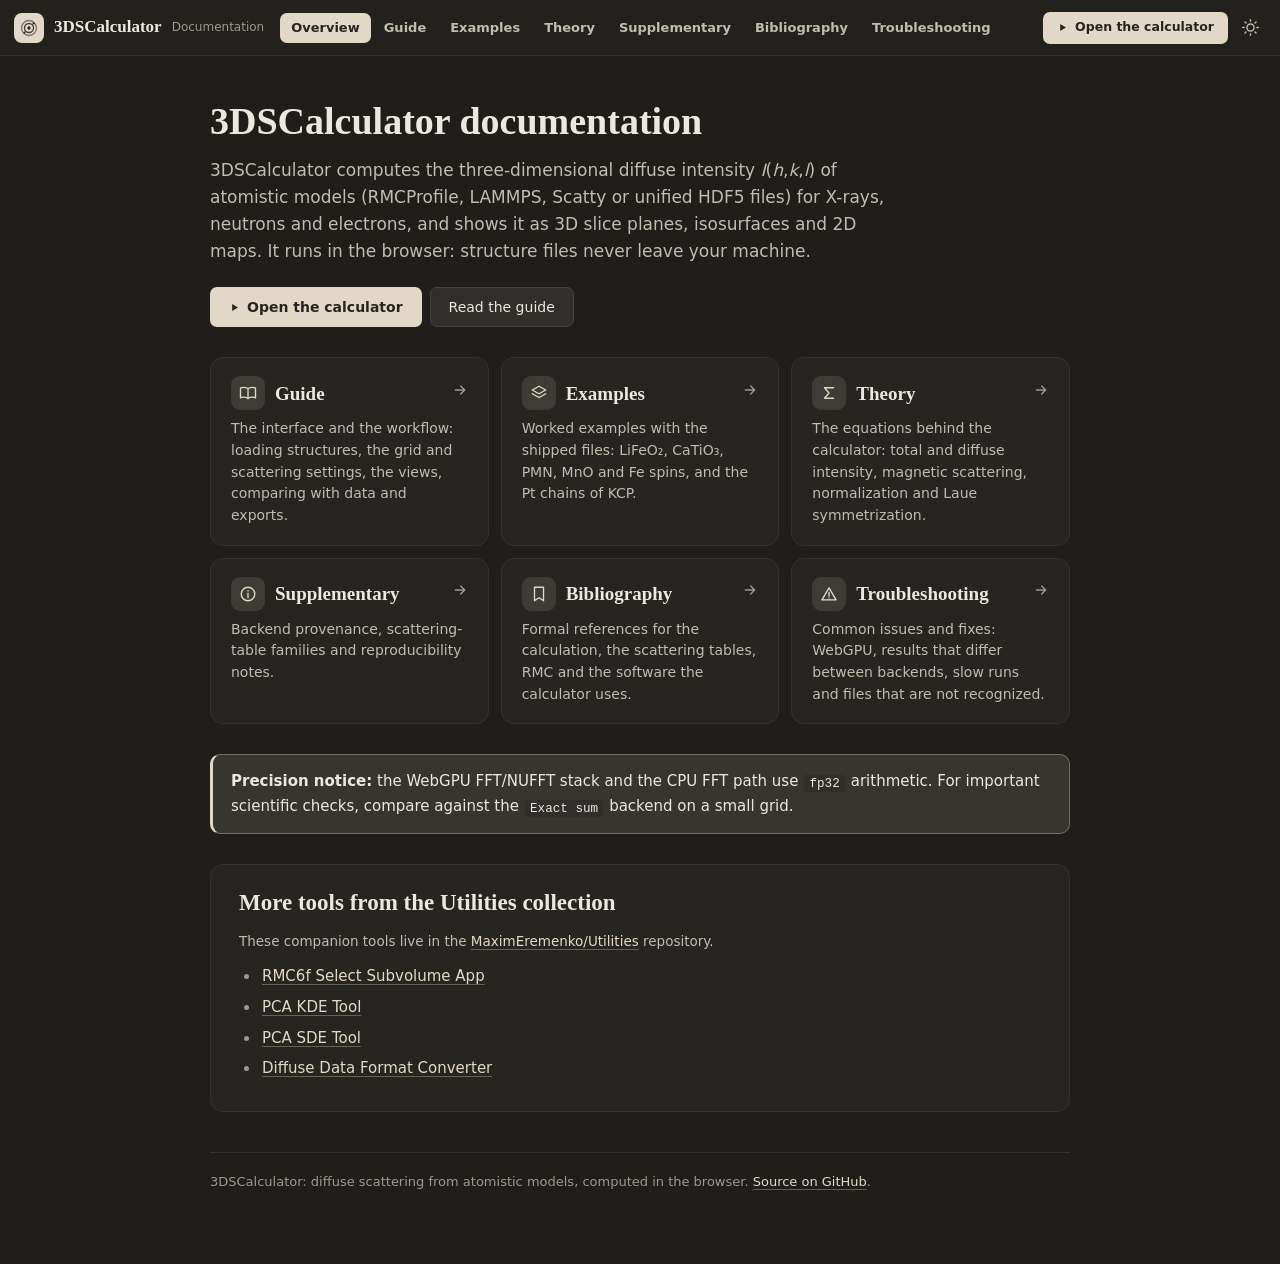
==== commit c1f6f3bc: "feat(examples): KCP Pt chains replace the Cr SDW; fewer buttons The examples now show diffuse scatte" ====
--- a/docs/index.html
+++ b/docs/index.html
@@ -51,7 +51,7 @@
       </a>
       <a class="doc-card" href="diffuse_scattering_examples.html">
         <span class="doc-card-head"><span class="doc-card-icon"><svg width="18" height="18" viewBox="0 0 24 24" fill="none" stroke="currentColor" stroke-width="1.8" stroke-linecap="round" stroke-linejoin="round" aria-hidden="true"><path d="M12 3l9 5-9 5-9-5z"/><path d="M3 13l9 5 9-5"/></svg></span><span class="doc-card-title">Examples</span><span class="doc-card-arrow"><svg width="16" height="16" viewBox="0 0 24 24" fill="none" stroke="currentColor" stroke-width="2" stroke-linecap="round" stroke-linejoin="round" aria-hidden="true"><path d="M5 12h14M13 6l6 6-6 6"/></svg></span></span>
-        <span class="doc-card-text">Worked examples with the shipped files: LiFeO&#8322;, CaTiO&#8323;, PMN, MnO spins and LAMMPS spin configurations.</span>
+        <span class="doc-card-text">Worked examples with the shipped files: LiFeO&#8322;, CaTiO&#8323;, PMN, MnO and Fe spins, and the Pt chains of KCP.</span>
       </a>
       <a class="doc-card" href="diffuse_scattering_theory.html">
         <span class="doc-card-head"><span class="doc-card-icon"><svg width="18" height="18" viewBox="0 0 24 24" fill="none" stroke="currentColor" stroke-width="1.8" stroke-linecap="round" stroke-linejoin="round" aria-hidden="true"><path d="M18 5H6l6 7-6 7h12"/></svg></span><span class="doc-card-title">Theory</span><span class="doc-card-arrow"><svg width="16" height="16" viewBox="0 0 24 24" fill="none" stroke="currentColor" stroke-width="2" stroke-linecap="round" stroke-linejoin="round" aria-hidden="true"><path d="M5 12h14M13 6l6 6-6 6"/></svg></span></span>
